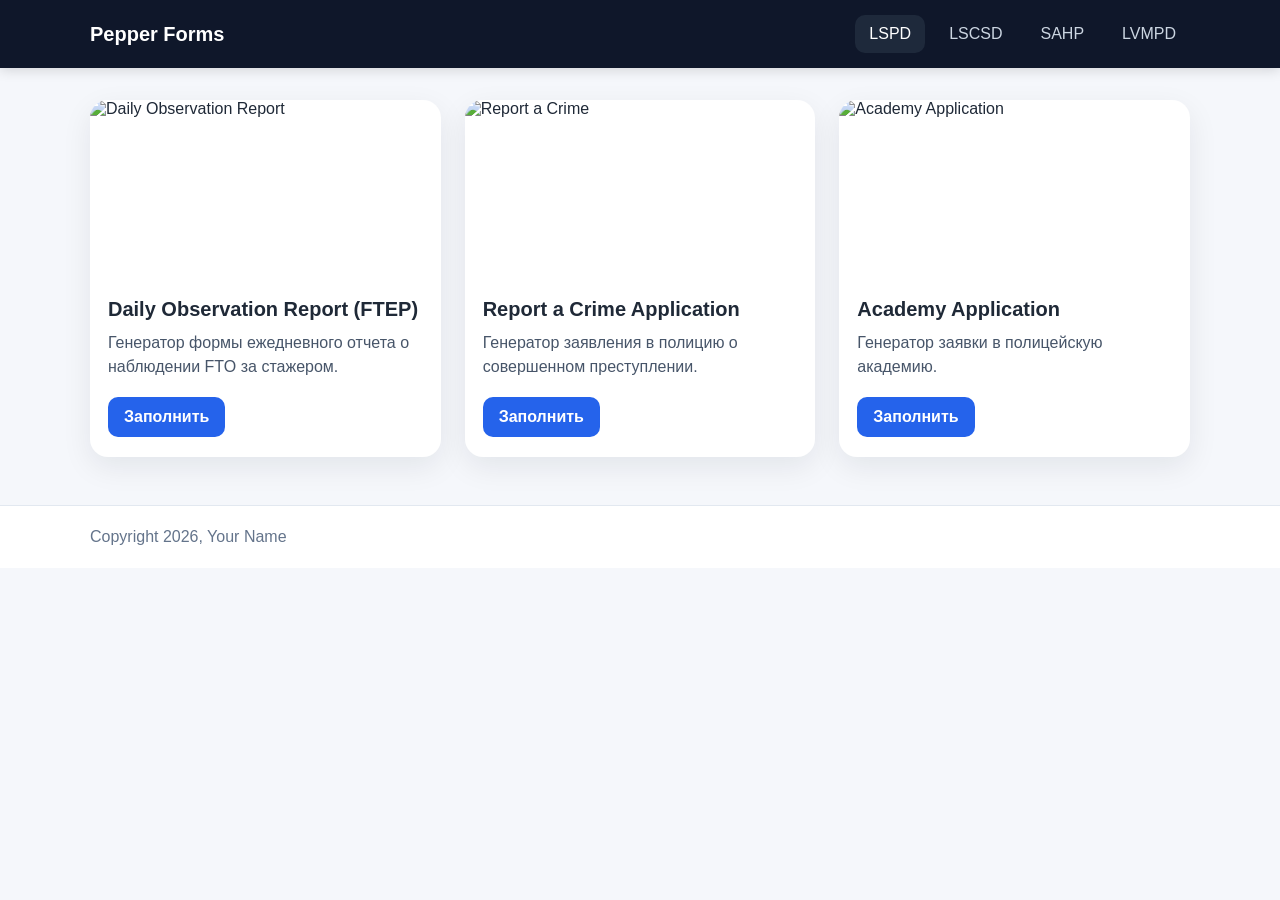
==== index.html @ 6551377a "Add files via upload" ====
<!doctype html>
<html lang="ru">
<head>
  <meta charset="UTF-8" />
  <meta name="viewport" content="width=device-width, initial-scale=1.0" />
  <title>Forms Portal</title>
  <link rel="stylesheet" href="style.css" />
</head>
<body>
  <header class="topbar">
    <div class="container nav">
      <a class="brand" href="#">Pepper Forms</a>
      <nav class="tabs">
        <a class="tab active" href="#">LSPD</a>
        <a class="tab" href="#">LSCSD</a>
        <a class="tab" href="#">SAHP</a>
        <a class="tab" href="#">LVMPD</a>
      </nav>
    </div>
  </header>

  <main class="container">
    <section class="grid">
      <article class="card">
        <img src="images/dor.jpg" alt="Daily Observation Report">
        <h3>Daily Observation Report (FTEP)</h3>
        <p>Генератор формы ежедневного отчета о наблюдении FTO за стажером.</p>
        <a class="btn" href="forms/dor.html">Заполнить</a>
      </article>

      <article class="card">
        <img src="images/crime.jpg" alt="Report a Crime">
        <h3>Report a Crime Application</h3>
        <p>Генератор заявления в полицию о совершенном преступлении.</p>
        <a class="btn" href="forms/crime.html">Заполнить</a>
      </article>

      <article class="card">
        <img src="images/academy.jpg" alt="Academy Application">
        <h3>Academy Application</h3>
        <p>Генератор заявки в полицейскую академию.</p>
        <a class="btn" href="forms/academy.html">Заполнить</a>
      </article>
    </section>
  </main>

  <footer class="footer">
    <div class="container">
      Copyright 2026, Your Name
    </div>
  </footer>
</body>
</html>
---- style.css ----
* {
  box-sizing: border-box;
}

body {
  margin: 0;
  font-family: Inter, Arial, sans-serif;
  background: #f5f7fb;
  color: #1f2937;
}

.container {
  width: min(1100px, calc(100% - 32px));
  margin: 0 auto;
}

.topbar {
  background: #0f172a;
  position: sticky;
  top: 0;
  z-index: 10;
  box-shadow: 0 2px 12px rgba(0,0,0,.15);
}

.nav {
  min-height: 68px;
  display: flex;
  align-items: center;
  justify-content: space-between;
  gap: 20px;
}

.brand {
  color: #fff;
  text-decoration: none;
  font-weight: 700;
  font-size: 20px;
}

.tabs {
  display: flex;
  gap: 10px;
  flex-wrap: wrap;
}

.tab {
  color: #cbd5e1;
  text-decoration: none;
  padding: 10px 14px;
  border-radius: 10px;
  transition: .2s ease;
}

.tab:hover,
.tab.active {
  background: #1e293b;
  color: #fff;
}

.grid {
  padding: 32px 0 48px;
  display: grid;
  grid-template-columns: repeat(auto-fit, minmax(280px, 1fr));
  gap: 24px;
}

.card {
  background: #fff;
  border-radius: 18px;
  overflow: hidden;
  box-shadow: 0 10px 30px rgba(15, 23, 42, .08);
  transition: transform .2s ease, box-shadow .2s ease;
}

.card:hover {
  transform: translateY(-4px);
  box-shadow: 0 14px 36px rgba(15, 23, 42, .14);
}

.card img {
  width: 100%;
  height: 180px;
  object-fit: cover;
  display: block;
}

.card h3 {
  margin: 18px 18px 10px;
  font-size: 20px;
}

.card p {
  margin: 0 18px 18px;
  color: #475569;
  line-height: 1.5;
}

.btn {
  display: inline-block;
  margin: 0 18px 20px;
  padding: 11px 16px;
  border-radius: 10px;
  background: #2563eb;
  color: white;
  text-decoration: none;
  font-weight: 600;
}

.btn:hover {
  background: #1d4ed8;
}

.footer {
  border-top: 1px solid #e2e8f0;
  padding: 22px 0;
  color: #64748b;
  background: #fff;
}
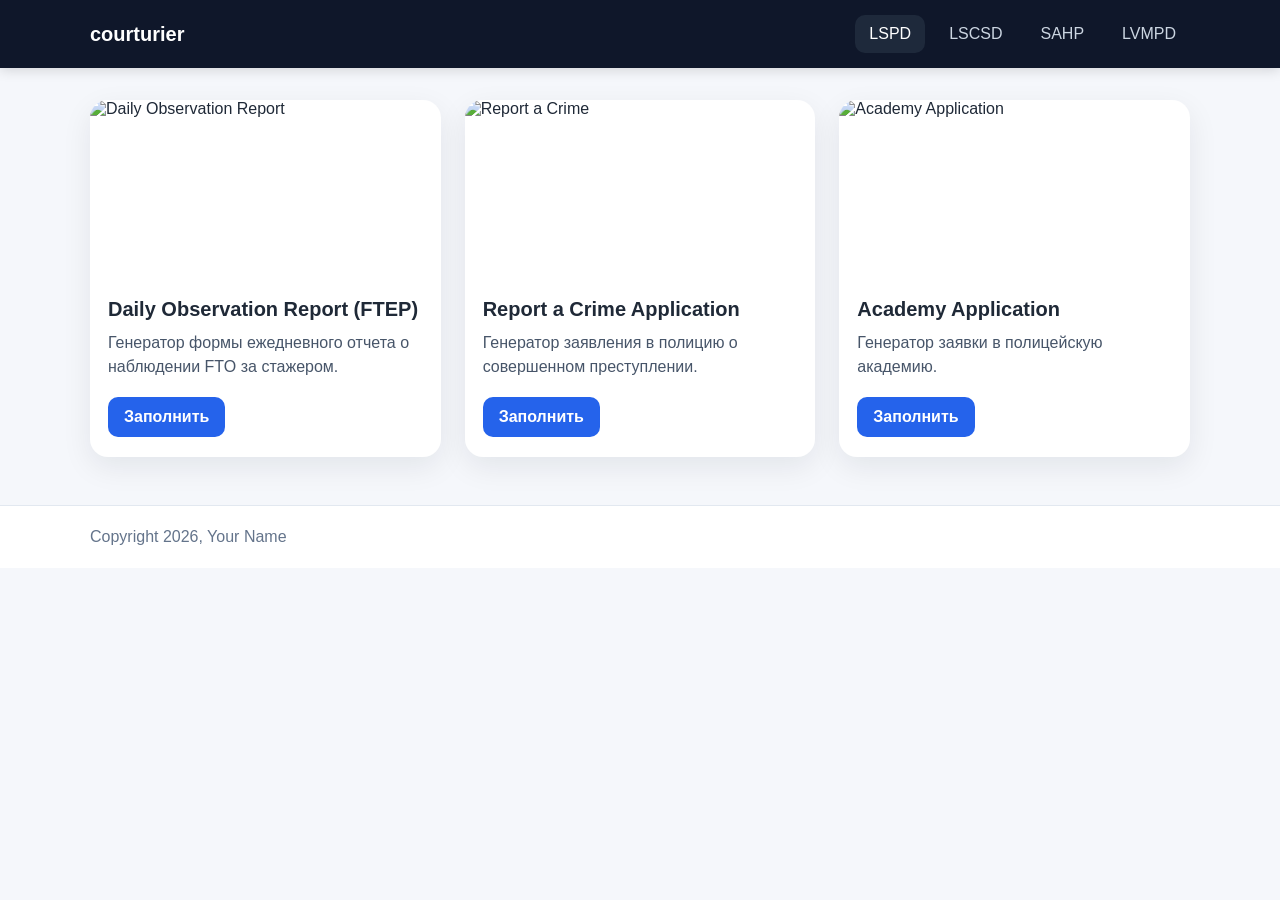
==== commit 11f30f76: "Update index.html" ====
--- a/index.html
+++ b/index.html
@@ -9,7 +9,7 @@
 <body>
   <header class="topbar">
     <div class="container nav">
-      <a class="brand" href="#">Pepper Forms</a>
+      <a class="brand" href="#">courturier</a>
       <nav class="tabs">
         <a class="tab active" href="#">LSPD</a>
         <a class="tab" href="#">LSCSD</a>
@@ -50,4 +50,4 @@
     </div>
   </footer>
 </body>
-</html>+</html>
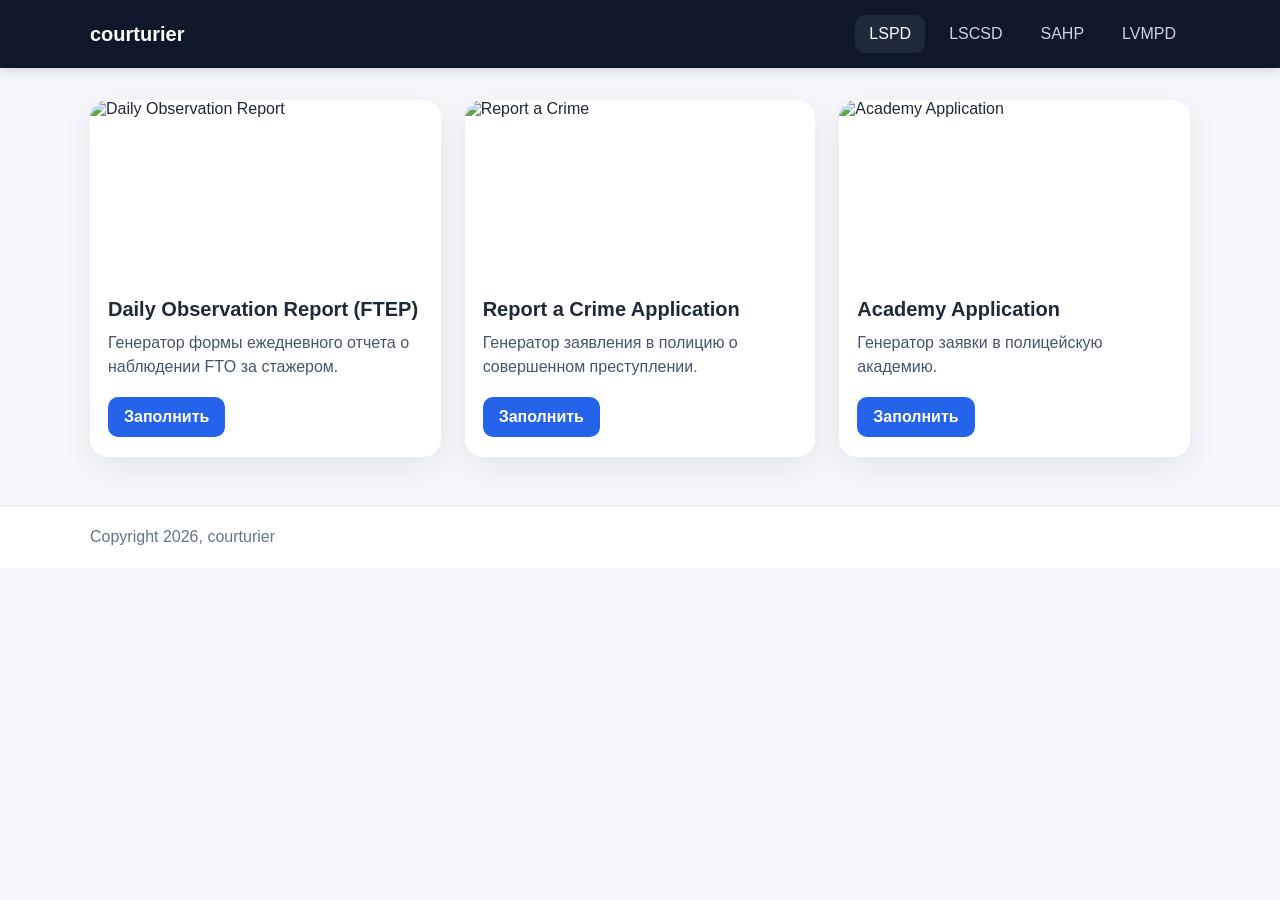
==== commit ea04fb18: "Update index.html" ====
--- a/index.html
+++ b/index.html
@@ -46,7 +46,7 @@
 
   <footer class="footer">
     <div class="container">
-      Copyright 2026, Your Name
+      Copyright 2026, courturier
     </div>
   </footer>
 </body>
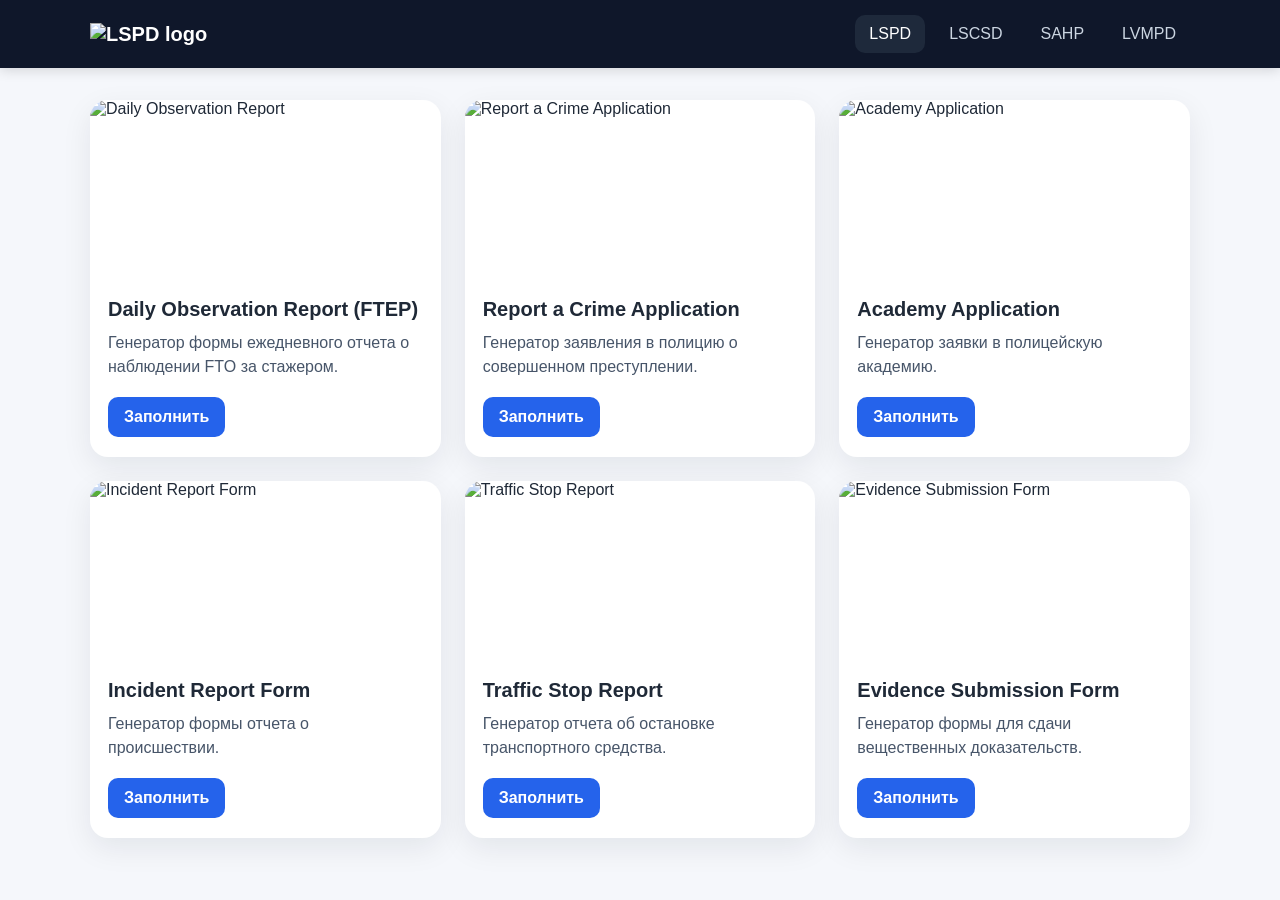
==== commit b14dea69: "Update index.html" ====
--- a/index.html
+++ b/index.html
@@ -1,15 +1,18 @@
 <!doctype html>
 <html lang="ru">
 <head>
-  <meta charset="UTF-8" />
-  <meta name="viewport" content="width=device-width, initial-scale=1.0" />
-  <title>Forms Portal</title>
-  <link rel="stylesheet" href="style.css" />
+  <meta charset="UTF-8">
+  <meta name="viewport" content="width=device-width, initial-scale=1.0">
+  <title>LSPD Forms</title>
+  <link rel="stylesheet" href="style.css">
 </head>
 <body>
   <header class="topbar">
     <div class="container nav">
-      <a class="brand" href="#">courturier</a>
+      <a class="brand" href="#">
+        <img src="images/logo.png" alt="LSPD logo" class="logo">
+      </a>
+
       <nav class="tabs">
         <a class="tab active" href="#">LSPD</a>
         <a class="tab" href="#">LSCSD</a>
@@ -22,32 +25,47 @@
   <main class="container">
     <section class="grid">
       <article class="card">
-        <img src="images/dor.jpg" alt="Daily Observation Report">
+        <img src="images/daily-observation.jpg" alt="Daily Observation Report">
         <h3>Daily Observation Report (FTEP)</h3>
         <p>Генератор формы ежедневного отчета о наблюдении FTO за стажером.</p>
-        <a class="btn" href="forms/dor.html">Заполнить</a>
+        <a class="btn" href="forms/daily-observation.html">Заполнить</a>
       </article>
 
       <article class="card">
-        <img src="images/crime.jpg" alt="Report a Crime">
+        <img src="images/report-crime.jpg" alt="Report a Crime Application">
         <h3>Report a Crime Application</h3>
         <p>Генератор заявления в полицию о совершенном преступлении.</p>
-        <a class="btn" href="forms/crime.html">Заполнить</a>
+        <a class="btn" href="forms/report-crime.html">Заполнить</a>
       </article>
 
       <article class="card">
-        <img src="images/academy.jpg" alt="Academy Application">
+        <img src="images/academy-application.jpg" alt="Academy Application">
         <h3>Academy Application</h3>
         <p>Генератор заявки в полицейскую академию.</p>
-        <a class="btn" href="forms/academy.html">Заполнить</a>
+        <a class="btn" href="forms/academy-application.html">Заполнить</a>
+      </article>
+
+      <article class="card">
+        <img src="images/incident-report.jpg" alt="Incident Report Form">
+        <h3>Incident Report Form</h3>
+        <p>Генератор формы отчета о происшествии.</p>
+        <a class="btn" href="forms/incident-report.html">Заполнить</a>
+      </article>
+
+      <article class="card">
+        <img src="images/traffic-stop.jpg" alt="Traffic Stop Report">
+        <h3>Traffic Stop Report</h3>
+        <p>Генератор отчета об остановке транспортного средства.</p>
+        <a class="btn" href="forms/traffic-stop.html">Заполнить</a>
+      </article>
+
+      <article class="card">
+        <img src="images/evidence-submission.jpg" alt="Evidence Submission Form">
+        <h3>Evidence Submission Form</h3>
+        <p>Генератор формы для сдачи вещественных доказательств.</p>
+        <a class="btn" href="forms/evidence-submission.html">Заполнить</a>
       </article>
     </section>
   </main>
-
-  <footer class="footer">
-    <div class="container">
-      Copyright 2026, courturier
-    </div>
-  </footer>
 </body>
 </html>
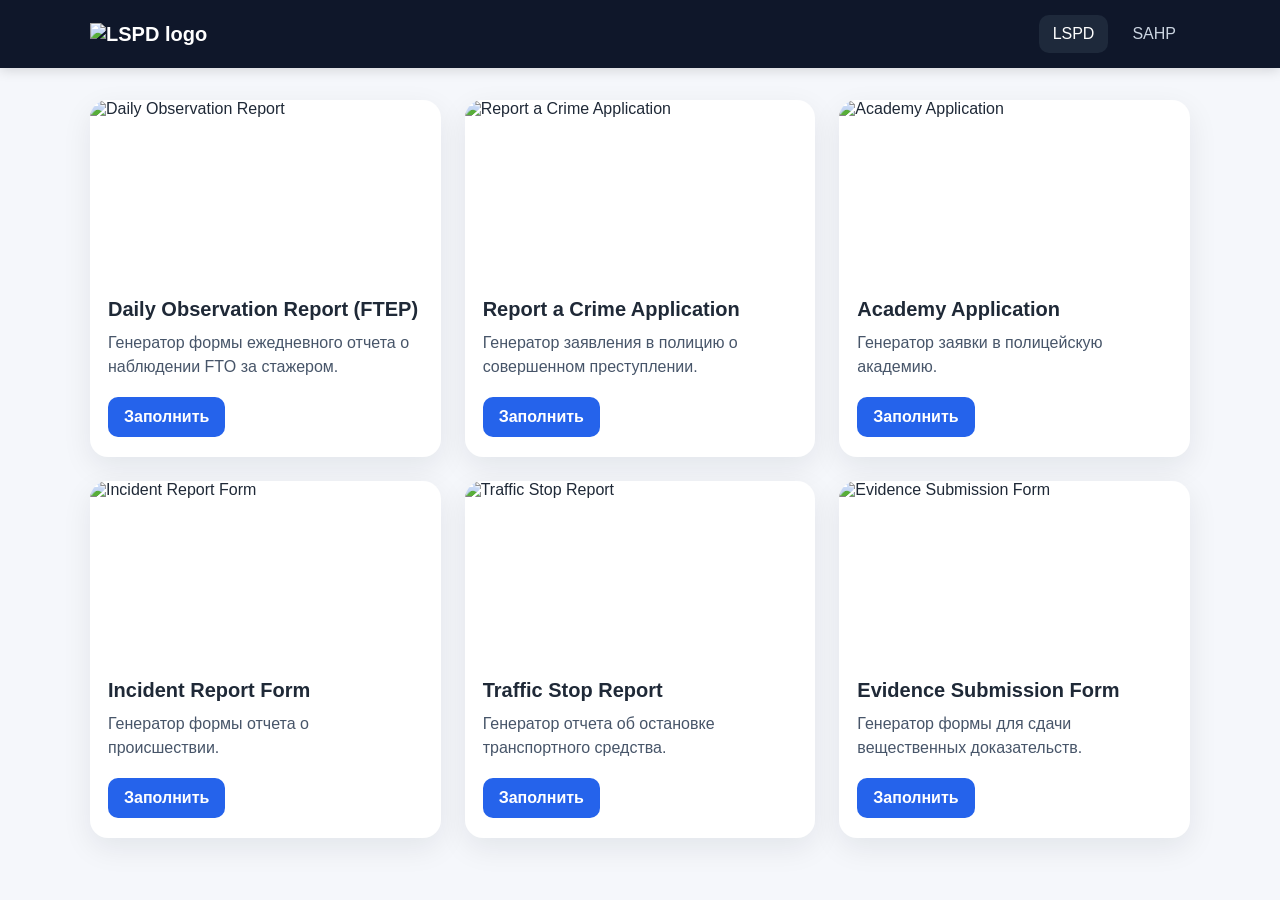
==== commit 5b004521: "Update index.html" ====
--- a/index.html
+++ b/index.html
@@ -13,12 +13,10 @@
         <img src="images/logo.png" alt="LSPD logo" class="logo">
       </a>
 
-      <nav class="tabs">
-        <a class="tab active" href="#">LSPD</a>
-        <a class="tab" href="#">LSCSD</a>
-        <a class="tab" href="#">SAHP</a>
-        <a class="tab" href="#">LVMPD</a>
-      </nav>
+     <nav class="tabs">
+  <a class="tab active" href="#">LSPD</a>
+  <a class="tab disabled" href="#">SAHP</a>
+</nav>
     </div>
   </header>
 
